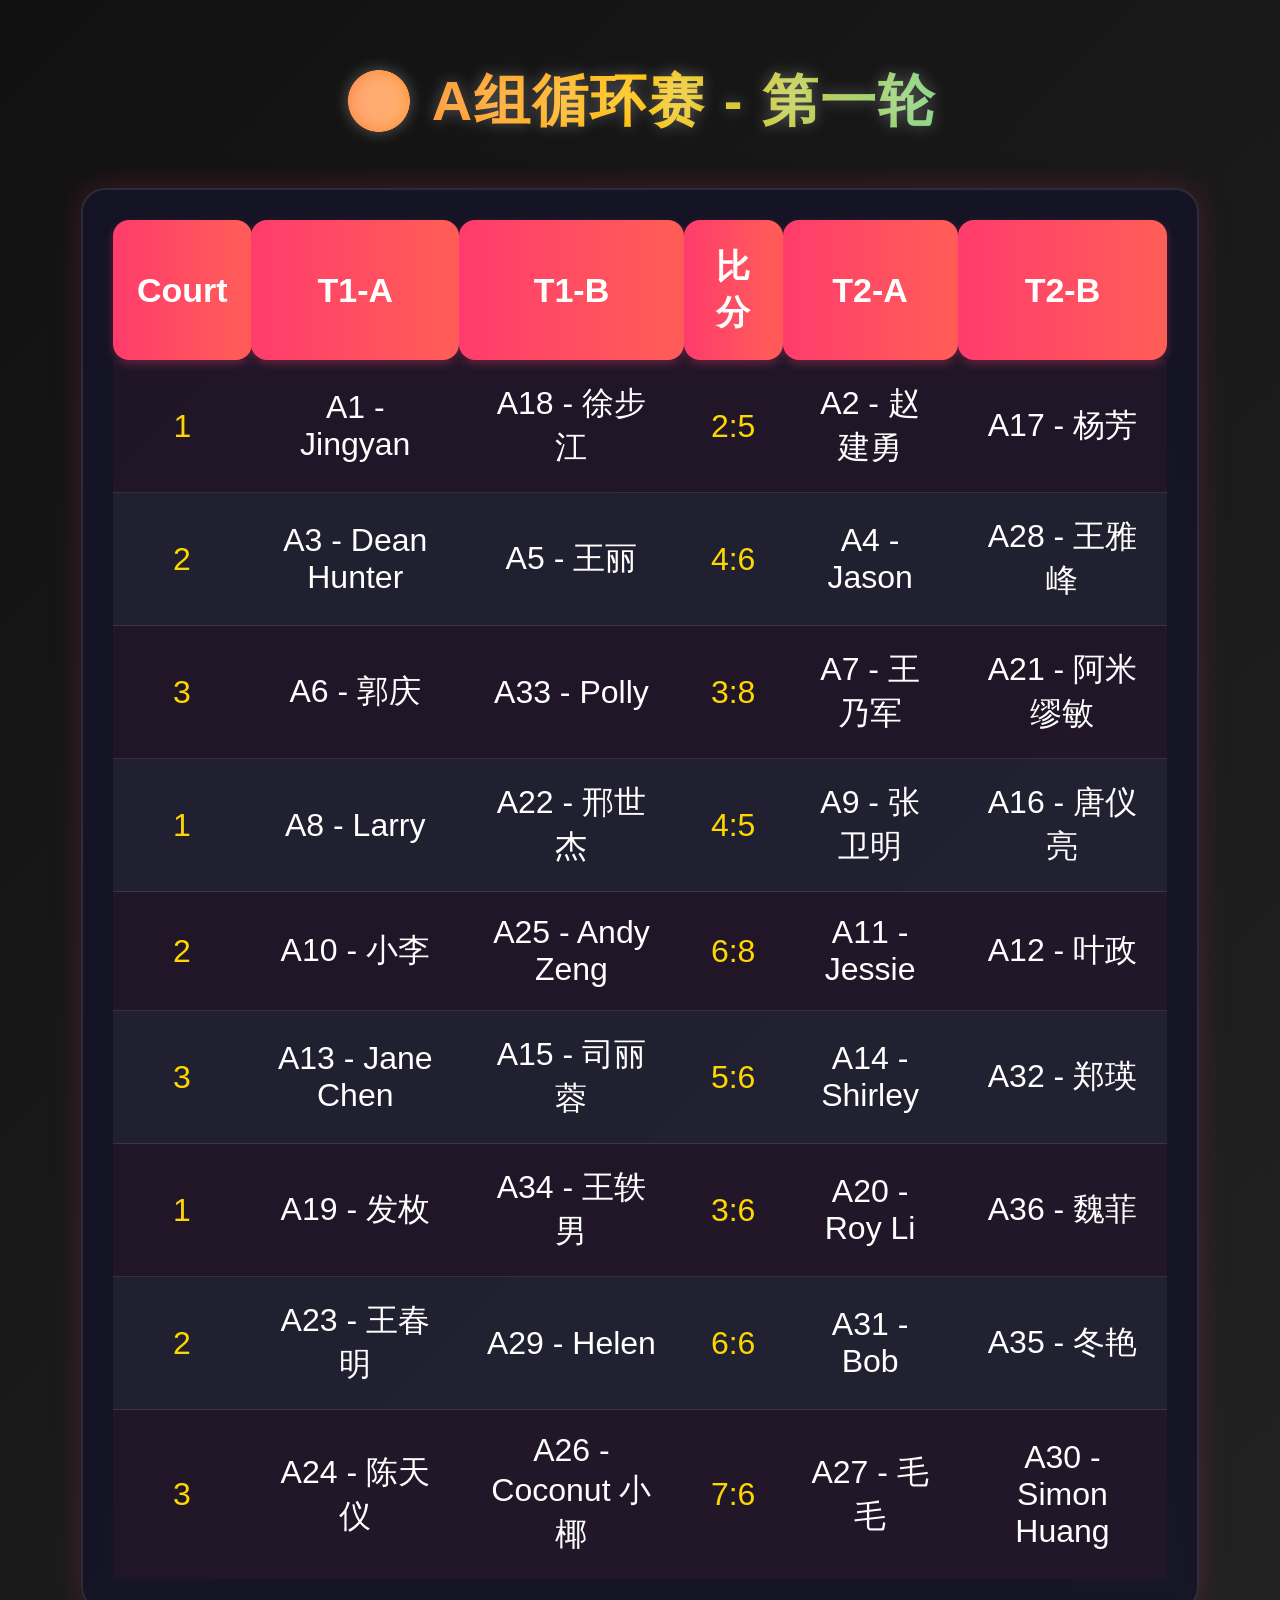
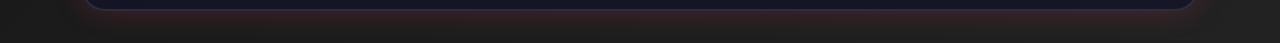
==== indexBig.html @ 014b0508 "update to mobile and big screen" ====
<!DOCTYPE html>
<html lang="zh-CN">

<head>
    <meta charset="UTF-8">

    <!-- 5分钟自动刷新 -->
    <meta http-equiv="refresh" content="300">
    <title>2026 WCCA匹克球比赛实时大屏</title>
    <link rel="stylesheet" href="style.css">
</head>

<body>

    <!-- 3 -->
    <div id="groupA1" class="page">
        <h1>🔵 A组循环赛 - 第一轮</h1>
        <div class="table-wrap">
            <div id="groupARound1"></div>
        </div>
    </div>
    <div id="groupB1" class="page">
        <h1>🟢 B组循环赛 - 第一轮</h1>
        <div class="table-wrap">
            <div id="groupBRound1"></div>
        </div>
    </div>
    <!-- 4 -->
    <div id="groupA2" class="page">
        <h1>🔵 A组循环赛 - 第二轮</h1>
        <div class="table-wrap">
            <div id="groupARound2"></div>
        </div>
    </div>
    <div id="groupB2" class="page">
        <h1>🟢 B组循环赛 - 第二轮</h1>
        <div class="table-wrap">
            <div id="groupBRound2"></div>
        </div>
    </div>
    <!-- 5 -->
    <div id="groupA3" class="page">
        <h1>🔵 A组循环赛 - 第三轮</h1>
        <div class="table-wrap">
            <div id="groupARound3"></div>
        </div>
    </div>
    <div id="groupB3" class="page">
        <h1>🟢 B组循环赛 - 第三轮</h1>
        <div class="table-wrap">
            <div id="groupBRound3"></div>
        </div>
    </div>
    <!-- 6 -->
    <div id="groupA4" class="page">
        <h1>🔵 A组循环赛 - 第四轮</h1>
        <div class="table-wrap">
            <div id="groupARound4"></div>
        </div>
    </div>


    <div id="groupB4" class="page">
        <h1>🟢 B组循环赛 - 第四轮</h1>
        <div class="table-wrap">
            <div id="groupBRound4"></div>
        </div>
    </div>

    <!-- 11 -->
    <div id="groupA_ranking_top" class="page">
        <h1>🏆 A组循环赛总积分</h1>
        <div class="table-wrap">
            <div id="groupATotal1"></div>
        </div>
    </div>

    <div id="groupA_ranking_middle" class="page">
        <h1>🏆 A组循环赛总积分</h1>
        <div class="table-wrap">
            <div id="groupATotal2"></div>
        </div>
    </div>

        <div id="groupA_ranking_bottom" class="page">
        <h1>🏆 A组循环赛总积分</h1>
        <div class="table-wrap">
            <div id="groupATotal3"></div>
        </div>
    </div>

    <!-- 12 -->
    <div id="groupB_ranking_top" class="page">
        <h1>🏆 B组循环赛总积分</h1>
        <div class="table-wrap">
            <div id="groupBTotal1"></div>
        </div>
    </div>

    <div id="groupB_ranking_middle" class="page">
        <h1>🏆 B组循环赛总积分</h1>
        <div class="table-wrap">
            <div id="groupBTotal2"></div>
        </div>
    </div>

    <div id="groupB_ranking_bottom" class="page">
        <h1>🏆 B组循环赛总积分</h1>
        <div class="table-wrap">
            <div id="groupBTotal3"></div>
        </div>
    </div>


    <div id="KOA_8_page" class="page">
        <h1>🟢 A组淘汰赛 - 八分之一</h1>
        <div class="table-wrap">
            <div id="KOA_8"></div>
        </div>
    </div>


    <div id="KOB_8_page" class="page">
        <h1>🟢 B组淘汰赛 - 八分之一</h1>
        <div class="table-wrap">
            <div id="KOB_8"></div>
        </div>
    </div>


    <div id="KOA_4_page" class="page">
        <h1>🟢 A组淘汰赛 - 四分之一</h1>
        <div class="table-wrap">
            <div id="KOA_4"></div>
        </div>
        <br />
        <h1>🟢 B组淘汰赛 - 四分之一</h1>
        <div class="table-wrap">
            <div id="KOB_4"></div>
        </div>
    </div>


    <div id="KOA_2_page" class="page">
        <h1>🟢 A组淘汰赛 - 半决赛</h1>
        <div class="table-wrap">
            <div id="KOA_2"></div>
        </div>
        <br />
        <h1>🟢 B组淘汰赛 - 半决赛</h1>
        <div class="table-wrap">
            <div id="KOB_2"></div>
        </div>
    </div>



    <div id="KOA_Bronz_page" class="page">
        <h1>🟢 A组淘汰赛 - 三四名</h1>
        <div class="table-wrap">
            <div id="KOA_Bronz"></div>
        </div>
        <br />
        <h1>🟢 B组淘汰赛 - 三四名</h1>
        <div class="table-wrap">
            <div id="KOB_Bronz"></div>
        </div>
    </div>


    <div id="KOA_Gold_page" class="page">
        <h1>🟢 A组淘汰赛 - 决赛</h1>
        <div class="table-wrap">
            <div id="KOA_Gold"></div>
        </div>
        <br />
        <h1>🟢 B组淘汰赛 - 决赛</h1>
        <div class="table-wrap">
            <div id="KOB_Gold"></div>
        </div>

    </div>


<script src="./appBig.js"></script>

</body>

</html>
---- style.css ----
* {
  margin: 0;
  padding: 0;
  box-sizing: border-box;
}

/* 整页切换控制 */
.page {
  display: none;
  width: 100%;
  min-height: 100vh;
  padding: 2rem;
}

body {
  /* 超鲜艳渐变底色 */
  background: linear-gradient(135deg, #111 0%, #222 100%);
  color: #fff;
  font-family: -apple-system, BlinkMacFont, "Segoe UI", Roboto, sans-serif;
}

h1 {
  font-size: 56px;
  font-weight: 900;
  text-align: center;
  margin: 2rem 0 3rem;
  /* 超亮渐变标题 */
  background: linear-gradient(90deg, #FF3C6C, #FFC107, #00E5FF);
  -webkit-background-clip: text;
  -webkit-text-fill-color: transparent;
  text-shadow: 0 0 15px rgba(255,255,255,0.3);
  letter-spacing: 2px;
}

.table-wrap {
  width: 92%;
  margin: 0 auto;
  background: rgba(20, 20, 40, 0.85);
  backdrop-filter: blur(10px);
  border-radius: 24px;
  padding: 30px;
  box-shadow: 0 0 30px rgba(255, 60, 108, 0.2);
  border: 2px solid rgba(255,255,255,0.1);
}

table {
  width: 100%;
  border-collapse: collapse;
}

/* 超鲜艳表头 */
th {
  font-size: 34px;
  padding: 24px;
  background: linear-gradient(90deg, #FF3C6C, #FF5E57);
  color: #fff;
  font-weight: bold;
  border-radius: 16px;
  box-shadow: 0 4px 10px rgba(255,60,108,0.3);
}

td {
  font-size: 32px;
  padding: 22px;
  text-align: center;
  border-bottom: 1px solid rgba(255,255,255,0.1);
}

/* 高亮隔行色 */
tbody tr:nth-child(odd) {
  background: rgba(255, 255, 255, 0.05);
}
tbody tr:nth-child(even) {
  background: rgba(255, 60, 108, 0.05);
}

tbody tr:last-child td {
  border-bottom: none;
}


/* ========================================================================== */
/* ✅ 只修改【比赛表格】的比分列字体为亮黄色，背景不变，排名表完全不受影响 */
/* ========================================================================== */
#groupARound1 td:nth-child(1),
#groupARound2 td:nth-child(1),
#groupARound3 td:nth-child(1),
#groupARound4 td:nth-child(1),
#groupBRound1 td:nth-child(1),
#groupBRound2 td:nth-child(1),
#groupBRound3 td:nth-child(1),
#groupBRound4 td:nth-child(1),
#KOA_8 td:nth-child(1),
#KOA_4 td:nth-child(1),
#KOA_2 td:nth-child(1),
#KOA_Bronz td:nth-child(1),
#KOA_Gold td:nth-child(1),
#KOB_8 td:nth-child(1),
#KOB_4 td:nth-child(1),
#KOB_2 td:nth-child(1),
#KOB_Bronz td:nth-child(1),
#KOB_Gold td:nth-child(1),
#groupARound1 td:nth-child(4),
#groupARound2 td:nth-child(4),
#groupARound3 td:nth-child(4),
#groupARound4 td:nth-child(4),
#groupBRound1 td:nth-child(4),
#groupBRound2 td:nth-child(4),
#groupBRound3 td:nth-child(4),
#groupBRound4 td:nth-child(4),
#KOA_8 td:nth-child(4),
#KOA_4 td:nth-child(4),
#KOA_2 td:nth-child(4),
#KOA_Bronz td:nth-child(4),
#KOA_Gold td:nth-child(4),
#KOB_8 td:nth-child(4),
#KOB_4 td:nth-child(4),
#KOB_2 td:nth-child(4),
#KOB_Bronz td:nth-child(4),
#KOB_Gold td:nth-child(4)
{
    color: #FFD700 !important; /* 亮黄色字体 */
}

/* 底部翻页按钮 */
.page-controls {
  position: fixed;
  bottom: 30px;
  left: 0;
  width: 100%;
  display: flex;
  justify-content: center;
  gap: 30px;
  z-index: 9999;
}

.page-controls button {
  background: rgba(255, 255, 255, 0.15);
  border: 2px solid #ffd700;
  color: #ffd700;
  font-size: 28px;
  padding: 16px 32px;
  border-radius: 16px;
  cursor: pointer;
  backdrop-filter: blur(10px);
}

.page-controls button:hover {
  background: #ffd700;
  color: #000;
}
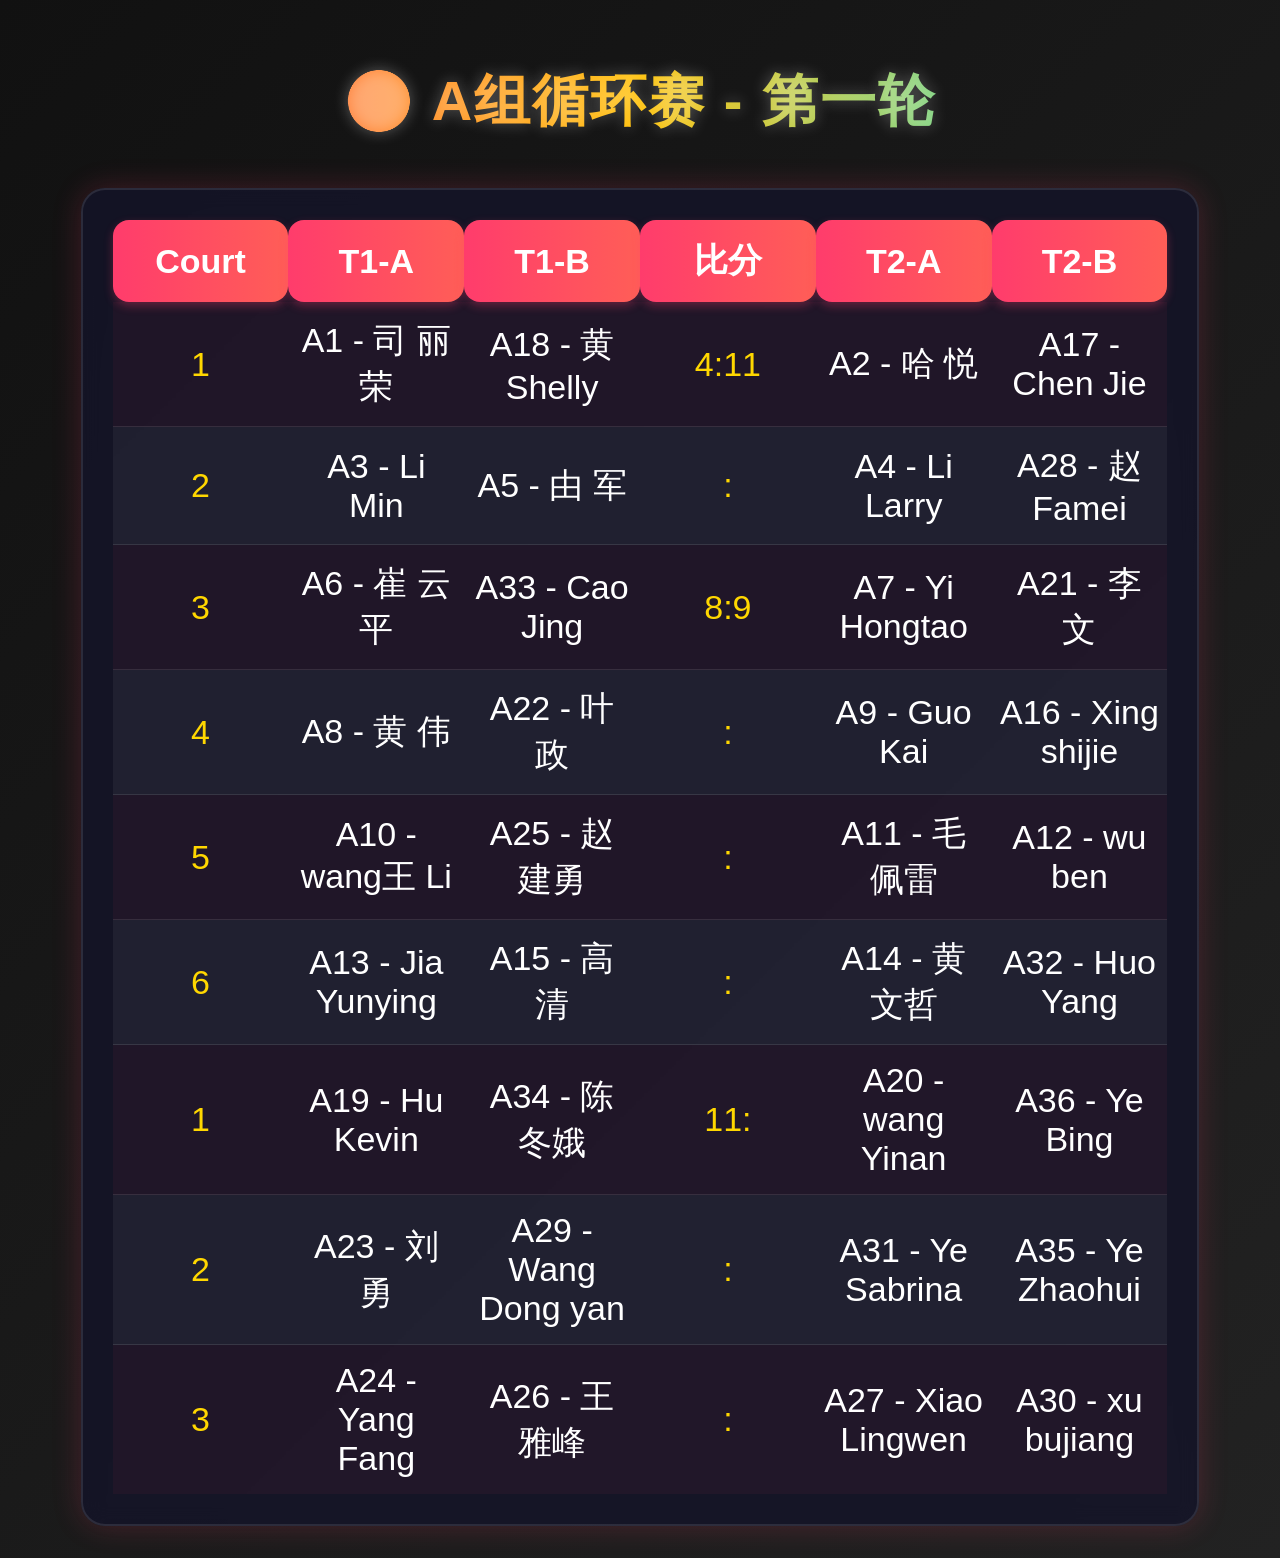
==== commit f2715dfd: "add sponsors" ====
--- a/indexBig.html
+++ b/indexBig.html
@@ -7,7 +7,7 @@
     <!-- 5分钟自动刷新 -->
     <meta http-equiv="refresh" content="300">
     <title>2026 WCCA匹克球比赛实时大屏</title>
-    <link rel="stylesheet" href="style.css">
+    <link rel="stylesheet" href="styleBig.css">
 </head>
 
 <body>
--- a/styleBig.css
+++ b/styleBig.css
@@ -0,0 +1,159 @@
+* {
+  margin: 0;
+  padding: 0;
+  box-sizing: border-box;
+}
+
+/* 整页切换控制 */
+.page {
+  display: none;
+  width: 100%;
+  min-height: 100vh;
+  padding: 2rem;
+}
+
+body {
+  /* 超鲜艳渐变底色 */
+  background: linear-gradient(135deg, #111 0%, #222 100%);
+  color: #fff;
+  font-family: -apple-system, BlinkMacFont, "Segoe UI", Roboto, sans-serif;
+}
+
+h1 {
+  font-size: 56px;
+  font-weight: 900;
+  text-align: center;
+  margin: 2rem 0 3rem;
+  /* 超亮渐变标题 */
+  background: linear-gradient(90deg, #FF3C6C, #FFC107, #00E5FF);
+  -webkit-background-clip: text;
+  -webkit-text-fill-color: transparent;
+  text-shadow: 0 0 15px rgba(255, 255, 255, 0.3);
+  letter-spacing: 2px;
+}
+
+.table-wrap {
+  width: 92%;
+  margin: 0 auto;
+  background: rgba(20, 20, 40, 0.85);
+  backdrop-filter: blur(10px);
+  border-radius: 24px;
+  padding: 30px;
+  box-shadow: 0 0 30px rgba(255, 60, 108, 0.2);
+  border: 2px solid rgba(255, 255, 255, 0.1);
+}
+
+table {
+  width: 100%;
+  border-collapse: collapse;
+  table-layout: fixed; /* ✅ 关键：6 列严格均分，不再被内容撑爆 */
+}
+
+/* 超鲜艳表头 */
+th {
+  font-size: 34px; /* 原 34px，略调小 */
+  padding: 18px 8px; /* 原 24px，左右收窄 */
+  background: linear-gradient(90deg, #FF3C6C, #FF5E57);
+  color: #fff;
+  font-weight: bold;
+  border-radius: 16px;
+  box-shadow: 0 4px 10px rgba(255, 60, 108, 0.3);
+  word-break: break-word;
+  overflow-wrap: break-word;
+}
+
+td {
+  font-size: 34px; /* 原 32px，略调小 */
+  padding: 16px 8px; /* 原 22px，左右收窄到 8px */
+  text-align: center;
+  border-bottom: 1px solid rgba(255, 255, 255, 0.1);
+  word-break: break-word; /* ✅ 长名字/英文自动换行，不溢出 */
+  overflow-wrap: break-word;
+}
+
+/* 高亮隔行色 */
+tbody tr:nth-child(odd) {
+  background: rgba(255, 255, 255, 0.05);
+}
+
+tbody tr:nth-child(even) {
+  background: rgba(255, 60, 108, 0.05);
+}
+
+tbody tr:last-child td {
+  border-bottom: none;
+}
+
+/* ========================================================================== */
+/* ✅ 只修改【比赛表格】的比分列字体为亮黄色，背景不变，排名表完全不受影响 */
+/* ========================================================================== */
+#groupARound1 td:nth-child(1),
+#groupARound2 td:nth-child(1),
+#groupARound3 td:nth-child(1),
+#groupARound4 td:nth-child(1),
+#groupBRound1 td:nth-child(1),
+#groupBRound2 td:nth-child(1),
+#groupBRound3 td:nth-child(1),
+#groupBRound4 td:nth-child(1),
+#KOA_8 td:nth-child(1),
+#KOA_4 td:nth-child(1),
+#KOA_2 td:nth-child(1),
+#KOA_Bronz td:nth-child(1),
+#KOA_Gold td:nth-child(1),
+#KOB_8 td:nth-child(1),
+#KOB_4 td:nth-child(1),
+#KOB_2 td:nth-child(1),
+#KOB_Bronz td:nth-child(1),
+#KOB_Gold td:nth-child(1),
+#groupARound1 td:nth-child(4),
+#groupARound2 td:nth-child(4),
+#groupARound3 td:nth-child(4),
+#groupARound4 td:nth-child(4),
+#groupBRound1 td:nth-child(4),
+#groupBRound2 td:nth-child(4),
+#groupBRound3 td:nth-child(4),
+#groupBRound4 td:nth-child(4),
+#KOA_8 td:nth-child(4),
+#KOA_4 td:nth-child(4),
+#KOA_2 td:nth-child(4),
+#KOA_Bronz td:nth-child(4),
+#KOA_Gold td:nth-child(4),
+#KOB_8 td:nth-child(4),
+#KOB_4 td:nth-child(4),
+#KOB_2 td:nth-child(4),
+#KOB_Bronz td:nth-child(4),
+#KOB_Gold td:nth-child(4) {
+  color: #FFD700 !important; /* 亮黄色字体 */
+}
+
+/* ✅ 可选：让比分列(第4列)和 Court 列(第1列)窄一点，把空间留给名字列 */
+table col.col-court { width: 8%; }
+table col.col-score { width: 10%; }
+
+/* 底部翻页按钮 */
+.page-controls {
+  position: fixed;
+  bottom: 30px;
+  left: 0;
+  width: 100%;
+  display: flex;
+  justify-content: center;
+  gap: 30px;
+  z-index: 9999;
+}
+
+.page-controls button {
+  background: rgba(255, 255, 255, 0.15);
+  border: 2px solid #ffd700;
+  color: #ffd700;
+  font-size: 28px;
+  padding: 16px 32px;
+  border-radius: 16px;
+  cursor: pointer;
+  backdrop-filter: blur(10px);
+}
+
+.page-controls button:hover {
+  background: #ffd700;
+  color: #000;
+}
